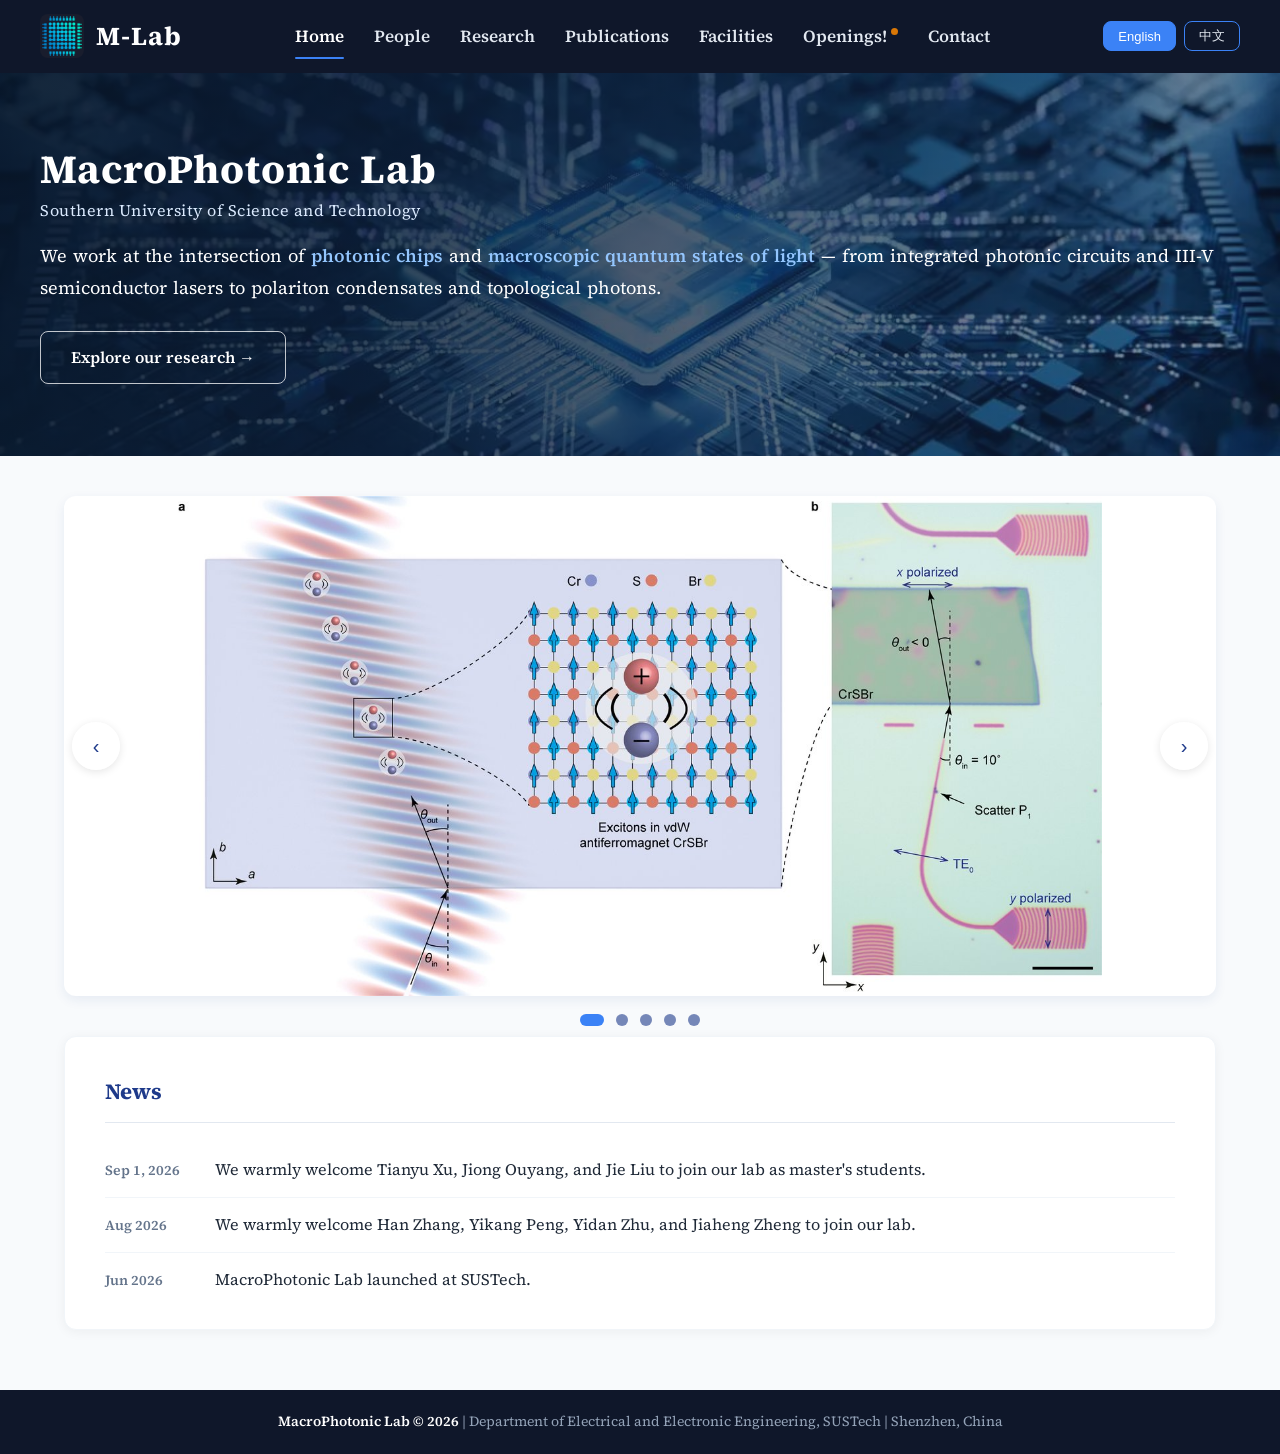
==== index.html @ c855227b "Add GoatCounter analytics (live domain only)" ====
<!DOCTYPE html>
<html lang="en">
<head>
    <meta charset="UTF-8">
    <meta name="viewport" content="width=device-width, initial-scale=1.0">
    <title>Home - MacroPhotonic Lab</title>
    <meta name="description" content="MacroPhotonic Lab at Southern University of Science and Technology (SUSTech). We work on photonic chips, semiconductor lasers, light-matter interaction physics, and macroscopic quantum phenomena.">
    <meta name="cn-title" content="首页 - MacroPhotonic Lab">
    <link rel="canonical" href="https://www.jwma-lab.com/">
    <meta property="og:type" content="website">
    <meta property="og:site_name" content="MacroPhotonic Lab">
    <meta property="og:title" content="Home - MacroPhotonic Lab">
    <meta property="og:description" content="MacroPhotonic Lab at Southern University of Science and Technology (SUSTech). We work on photonic chips, semiconductor lasers, light-matter interaction physics, and macroscopic quantum phenomena.">
    <meta property="og:image" content="https://www.jwma-lab.com/images/home/home.jpg">
    <meta property="og:url" content="https://www.jwma-lab.com/">
    <meta name="twitter:card" content="summary_large_image">
    <meta name="twitter:title" content="Home - MacroPhotonic Lab">
    <meta name="twitter:description" content="MacroPhotonic Lab at Southern University of Science and Technology (SUSTech). We work on photonic chips, semiconductor lasers, light-matter interaction physics, and macroscopic quantum phenomena.">
    <meta name="twitter:image" content="https://www.jwma-lab.com/images/home/home.jpg">
    <link rel="icon" type="image/png" href="images/home/logo.png">
    <link rel="apple-touch-icon" href="images/home/logo.png">
    <script type="application/ld+json">
    {
      "@context": "https://schema.org",
      "@type": "Organization",
      "name": "MacroPhotonic Lab",
      "url": "https://www.jwma-lab.com/",
      "logo": "https://www.jwma-lab.com/images/home/logo.png",
      "description": "Research group at SUSTech working on photonic chips, semiconductor lasers, light-matter interaction physics, and macroscopic quantum phenomena.",
      "address": {
        "@type": "PostalAddress",
        "streetAddress": "Room 339, South Building of College of Engineering, No. 1088 Xueyuan Road, Nanshan District",
        "addressLocality": "Shenzhen",
        "addressRegion": "Guangdong",
        "postalCode": "518055",
        "addressCountry": "CN"
      },
      "sameAs": ["https://scholar.google.com/citations?user=-2sAiXwAAAAJ"]
    }
    </script>
    <link rel="stylesheet" href="common.css">

    <style>

        .banner {
            background-image: url('images/home/home.jpg');
            background-size: cover;
            background-position: center;
            background-repeat: no-repeat;
            position: relative;
            color: #ffffff;
            padding: 72px 24px;
        }

        .banner::before {
            content: '';
            position: absolute;
            top: 0;
            left: 0;
            width: 100%;
            height: 100%;
            background: linear-gradient(100deg, rgba(8, 23, 42, 0.92) 0%, rgba(15, 35, 62, 0.75) 50%, rgba(15, 35, 62, 0.45) 100%);
            z-index: 1;
        }

        .banner-cta {
            position: relative;
            z-index: 2;
            display: inline-block;
            margin: 26px auto 0;
            padding: 12px 30px;
            border: 1.5px solid rgba(255, 255, 255, 0.75);
            border-radius: 8px;
            color: #ffffff;
            text-decoration: none;
            font-size: 16px;
            font-weight: 600;
            transition: background 0.2s, color 0.2s;
        }

        .banner-cta:hover {
            background-color: #ffffff;
            color: #1E3A8A;
        }

        .banner-title {
            position: relative;
            z-index: 2;
            max-width: 1200px;
            margin: 0 auto 20px;
            font-size: 40px;
            font-weight: 700;
            letter-spacing: 1px;
            line-height: 1.2;
        }

        .banner-title small {
            display: block;
            margin-top: 8px;
            font-size: 16px;
            font-weight: 400;
            letter-spacing: 0.5px;
            color: #DBEAFE;
        }

        .banner-desc {
            position: relative;
            z-index: 2;
            max-width: 1200px;
            margin: 0 auto;
            font-size: 18px;
            line-height: 1.8;
            word-spacing: 2px;
        }

        .banner-desc strong {
            color: #93C5FD;
            font-weight: 600;
        }

        .carousel-container {
            max-width: 1200px;
            margin: 40px auto;
            padding: 0 24px;
            position: relative;
        }

        .carousel-wrap {
            max-width: 100%;
            position: relative;
            display: flex;
            justify-content: center;
            padding: 0;
        }

        .carousel-slide {
            width: 100%;
            max-width: 1200px;
            height: 500px;
            display: none;
            border-radius: 12px;
            overflow: hidden;
            box-shadow: 0 4px 12px rgba(30, 58, 138, 0.08);
            transition: all 0.3s ease;
            background-color: #ffffff;
            align-items: center;
            justify-content: center;
        }

        .carousel-slide.active {
            display: flex;
            align-items: center;
            justify-content: center;
            opacity: 1;
        }

        .carousel-img {
            width: 100%;
            height: 100%;
            object-fit: contain;
            object-position: center;
            display: block;
        }

        .carousel-desc {
            position: absolute;
            bottom: 0;
            left: 50%;
            transform: translateX(-50%);
            width: 100%;
            max-width: 1200px;
            height: auto;
            max-height: 70%;
            background: rgba(0, 0, 0, 0.8);
            color: #ffffff;
            padding: 20px 24px;
            opacity: 0;
            visibility: hidden;
            transition: all 0.3s ease;
            white-space: normal;
            overflow-wrap: break-word;
            line-height: 1.6;
            font-size: 18px;
            overflow-y: auto;
            border-bottom-left-radius: 12px;
            border-bottom-right-radius: 12px;
            z-index: 5;
        }

        .carousel-desc a {
            color: #93C5FD;
            font-weight: 500;
            text-decoration: none;
            display: inline;
            white-space: normal;
            word-break: break-word;
        }

        .carousel-desc a:hover {
            text-decoration: underline;
        }

        .carousel-slide:hover {
            transform: translateY(-5px);
            box-shadow: 0 8px 20px rgba(30, 58, 138, 0.12);
        }

        .carousel-wrap:hover .carousel-desc {
            opacity: 0;
            visibility: hidden;
        }

        .carousel-wrap:hover .carousel-desc.active {
            opacity: 1;
            visibility: visible;
        }

        /* 移动端：点按图片展开/收起说明文字 */
        .carousel-desc.show-desc {
            opacity: 1 !important;
            visibility: visible !important;
        }

        .carousel-btn {
            position: absolute;
            top: 50%;
            transform: translateY(-50%);
            width: 48px;
            height: 48px;
            border-radius: 50%;
            background-color: rgba(255, 255, 255, 0.8);
            border: none;
            cursor: pointer;
            display: flex;
            align-items: center;
            justify-content: center;
            font-size: 20px;
            color: #1E3A8A;
            box-shadow: 0 2px 8px rgba(0, 0, 0, 0.1);
            transition: all 0.2s ease;
            z-index: 10;
        }

        .carousel-btn:hover {
            background-color: #ffffff;
            color: #3B82F6;
            transform: translateY(-50%) scale(1.05);
        }

        .prev-btn {
            left: 8px;
        }

        .next-btn {
            right: 8px;
        }

        .carousel-indicators {
            position: absolute;
            bottom: -30px;
            left: 50%;
            transform: translateX(-50%);
            display: flex;
            gap: 12px;
            z-index: 10;
        }

        .indicator-dot {
            width: 12px;
            height: 12px;
            border-radius: 50%;
            border: none;
            padding: 0;
            background-color: rgba(30, 58, 138, 0.6);
            cursor: pointer;
            transition: all 0.2s ease;
        }

        .indicator-dot:focus-visible {
            outline: 2px solid #3B82F6;
            outline-offset: 2px;
        }

        .indicator-dot.active {
            background-color: #3B82F6;
            width: 24px;
            border-radius: 6px;
        }

        .news-section {
            max-width: 1200px;
            margin: 40px auto;
            padding: 0 24px;
        }

        .news-card {
            background: #ffffff;
            border-radius: 12px;
            padding: 36px 40px;
            box-shadow: 0 2px 12px rgba(0, 0, 0, 0.05);
            border: 1px solid #F1F5F9;
        }

        .news-card h3 {
            font-size: 22px;
            color: #1E3A8A;
            margin-bottom: 20px;
            padding-bottom: 12px;
            border-bottom: 1px solid #E2E8F0;
        }

        .news-item {
            display: flex;
            gap: 20px;
            padding: 14px 0;
            border-bottom: 1px solid #F1F5F9;
            align-items: baseline;
        }

        .news-item:last-child {
            border-bottom: none;
            padding-bottom: 0;
        }

        .news-date {
            font-size: 14px;
            font-weight: 600;
            color: #64748B;
            min-width: 90px;
            flex-shrink: 0;
        }

        .news-text {
            font-size: 16px;
            color: #1F2937;
            line-height: 1.6;
        }

        .news-item.news-extra {
            display: none;
        }

        .news-card.expanded .news-item.news-extra {
            display: flex;
        }

        .news-toggle {
            margin-top: 14px;
            background: none;
            border: none;
            padding: 0;
            color: #3B82F6;
            font-size: 15px;
            font-weight: 500;
            cursor: pointer;
            font-family: inherit;
        }

        .news-toggle:hover {
            text-decoration: underline;
        }

        @media (max-width: 768px) {
            .news-card { padding: 28px 24px; }
            .news-card h3 { font-size: 20px; }
            .news-item { flex-direction: column; gap: 4px; }
            .news-text { font-size: 15px; }
        }

        @media (max-width: 480px) {
            .news-section { padding: 0 16px; }
            .news-card { padding: 24px 20px; }
        }

        @media (max-width: 768px) {
            .banner { padding: 48px 20px; }
            .banner-title { font-size: 30px; }
            .banner-title small { font-size: 14px; }
            .banner-desc { font-size: 16px; }
            .card h3 { font-size: 24px; }
            .carousel-slide { width: 100%; height: 280px; }
            .carousel-desc {
                left: 50%;
                transform: translateX(-50%);
                width: 100%;
                font-size: 15px;
                padding: 16px 20px;
                max-height: 70%;
            }
            .carousel-btn { width: 40px; height: 40px; font-size: 18px; }
            .prev-btn { left: 4px; }
            .next-btn { right: 4px; }
        }

        @media (max-width: 480px) {
            .banner { padding: 36px 16px; }
            .banner-title { font-size: 26px; }
            .carousel-container { padding: 0 16px; margin: 32px auto; }
            .carousel-slide { width: 100%; height: 200px; }
            .carousel-desc {
                left: 50%;
                transform: translateX(-50%);
                width: 100%;
                font-size: 13px;
                padding: 10px 14px;
                line-height: 1.5;
            }
            .carousel-btn { width: 36px; height: 36px; font-size: 16px; }
            .prev-btn { left: 2px; }
            .next-btn { right: 2px; }
            .indicator-dot { width: 10px; height: 10px; }
            .indicator-dot.active { width: 20px; }
        }

    </style>
</head>
<body>
    <div class="header">
        <div class="nav-wrap">
            <span id="lab-logo-en" style="display: inline-flex;">
                <a href="index.html" class="lab-logo" title="MacroPhotonic Lab">
                    <img src="images/home/logo.png" alt="MacroPhotonic Lab" class="logo-img">
                    <span class="logo-text">M-Lab</span>
                </a>
            </span>
            <span id="lab-logo-cn" style="display: none;">
                <a href="index.html" class="lab-logo" title="MacroPhotonic Lab">
                    <img src="images/home/logo.png" alt="MacroPhotonic Lab" class="logo-img">
                    <span class="logo-text">M-Lab</span>
                </a>
            </span>
            <div class="nav">
                <a href="index.html" class="active" id="nav-home-en">Home</a>
                <a href="index.html" class="active" id="nav-home-cn" style="display: none;">首页</a>
                <a href="people.html" class="" id="nav-people-en">People</a>
                <a href="people.html" class="" id="nav-people-cn" style="display: none;">团队成员</a>
                <a href="research.html" class="" id="nav-research-en">Research</a>
                <a href="research.html" class="" id="nav-research-cn" style="display: none;">研究方向</a>
                <a href="publications.html" class="" id="nav-pub-en">Publications</a>
                <a href="publications.html" class="" id="nav-pub-cn" style="display: none;">发表论文</a>
                <a href="facilities.html" class="" id="nav-fac-en">Facilities</a>
                <a href="facilities.html" class="" id="nav-fac-cn" style="display: none;">实验设备</a>
                <a href="openings.html" class="" id="nav-open-en">Openings!<span class="nav-badge"></span></a>
                <a href="openings.html" class="" id="nav-open-cn" style="display: none;">招聘信息<span class="nav-badge"></span></a>
                <a href="contact.html" class="" id="nav-contact-en">Contact</a>
                <a href="contact.html" class="" id="nav-contact-cn" style="display: none;">联系方式</a>
            </div>
            <div class="lang-switch">
                <button class="lang-btn active" id="en-btn">English</button>
                <button class="lang-btn" id="cn-btn">中文</button>
            </div>
        </div>
    </div>


    <div class="banner">
        <h1 class="banner-title" id="banner-title-en">MacroPhotonic Lab
            <small>Southern University of Science and Technology</small>
        </h1>
        <h1 class="banner-title" id="banner-title-cn" style="display: none;">宏观光子实验室
            <small>南方科技大学</small>
        </h1>
        <p class="banner-desc" id="banner-desc-en">
            We work at the intersection of <strong>photonic chips</strong> and <strong>macroscopic quantum states of light</strong> — from integrated photonic circuits and III-V semiconductor lasers to polariton condensates and topological photons.
        </p>
        <p class="banner-desc" id="banner-desc-cn" style="display: none;">
            我们从事<strong>光子芯片</strong>与<strong>宏观光量子物态</strong>的交叉研究——从集成光子电路、III-V 族半导体激光器，到极化激元凝聚与拓扑光子。
        </p>
        <div style="max-width: 1200px; margin: 0 auto; position: relative; z-index: 2;">
            <span id="banner-cta-en" style="display: inline;"><a href="research.html" class="banner-cta">Explore our research →</a></span>
            <span id="banner-cta-cn" style="display: none;"><a href="research.html" class="banner-cta">了解我们的研究方向 →</a></span>
        </div>
    </div>

    <div class="carousel-container">
        <div class="carousel-wrap">
            <div class="carousel-slide active" data-index="0">
                <img src="images/publications/Excitonic negative refraction mediated by magnetic orders.jpg" alt="Excitonic negative refraction" class="carousel-img">
            </div>
            <div class="carousel-desc active" id="desc1-en">
                <strong>Strong light-matter interactions:</strong> We made the first excitonic negative refraction — mediated by magnetic orders. Published in <a href="https://doi.org/10.1038/s41565-025-02118-5" target="_blank">Nature Nanotechnology</a>.
            </div>
            <div class="carousel-desc active" id="desc1-cn">
                <strong>强光-物质相互作用：</strong>我们实现了首个由磁序调控的激子负折射，发表于 <a href="https://doi.org/10.1038/s41565-025-02118-5" target="_blank">Nature Nanotechnology</a>。
            </div>

            <div class="carousel-slide" data-index="1">
                <img src="images/publications/Nanomechanical topological insulators with an auxiliary orbital degree of freedom.jpg" alt="Topological nanomechanics" loading="lazy" class="carousel-img">
            </div>
            <div class="carousel-desc" id="desc2-en">
                <strong>Nano-electro-mechanical chips:</strong> We made the first topological chip with auxiliary orbital degree of freedom. Published in <a href="https://doi.org/10.1038/s41565-021-00868-6" target="_blank">Nature Nanotechnology</a>.
            </div>
            <div class="carousel-desc" id="desc2-cn">
                <strong>纳米机电芯片：</strong>我们制备了首个具备辅助轨道自由度的拓扑芯片，发表于 <a href="https://doi.org/10.1038/s41565-021-00868-6" target="_blank">Nature Nanotechnology</a>。
            </div>

            <div class="carousel-slide" data-index="2">
                <img src="images/publications/Room-temperature continuous-wave Dirac-vortex topological lasers on silicon.jpg" alt="Dirac-vortex lasers" loading="lazy" class="carousel-img">
            </div>
            <div class="carousel-desc" id="desc3-en">
                <strong>III-V semiconductor lasers:</strong> We built photonic-crystal micro-cavity lasers with Dirac-vortex states. Published in <a href="https://doi.org/10.1038/s41377-023-01290-4" target="_blank">Light: Science &amp; Applications</a>.
            </div>
            <div class="carousel-desc" id="desc3-cn">
                <strong>III-V 族半导体激光器：</strong>我们构建了基于狄拉克涡旋态的光子晶体微腔激光器，发表于 <a href="https://doi.org/10.1038/s41377-023-01290-4" target="_blank">Light: Science &amp; Applications</a>。
            </div>

            <div class="carousel-slide" data-index="3">
                <img src="images/publications/vortex_string_chiral_mode.jpg" alt="Vortex-string chiral modes" loading="lazy" class="carousel-img">
            </div>
            <div class="carousel-desc" id="desc4-en">
                <strong>Metamaterials:</strong> We realized vortex-string chiral modes in metamaterials. Published in <a href="https://doi.org/10.1038/s41467-024-46641-w" target="_blank">Nature Communications</a>.
            </div>
            <div class="carousel-desc" id="desc4-cn">
                <strong>超材料：</strong>我们在超材料中实现了涡旋弦手性模式，发表于 <a href="https://doi.org/10.1038/s41467-024-46641-w" target="_blank">Nature Communications</a>。
            </div>

            <div class="carousel-slide" data-index="4">
                <img src="images/publications/Topological photonic integrated circuits based on valley kink states.jpg" alt="Valley photonic crystals" loading="lazy" class="carousel-img">
            </div>
            <div class="carousel-desc" id="desc5-en">
                <strong>Photonic integrated circuits:</strong> We built photonic integrated circuits using valley kink states. Published in <a href="https://doi.org/10.1002/lpor.201900087" target="_blank">Laser &amp; Photonics Review</a> (cover article).
            </div>
            <div class="carousel-desc" id="desc5-cn">
                <strong>光子集成芯片：</strong>我们基于谷霍尔拓扑边缘态构建了光子集成芯片，发表于 <a href="https://doi.org/10.1002/lpor.201900087" target="_blank">Laser &amp; Photonics Review</a>（封面文章）。
            </div>

            <button class="carousel-btn prev-btn" aria-label="Previous slide">&lsaquo;</button>
            <button class="carousel-btn next-btn" aria-label="Next slide">&rsaquo;</button>

            <div class="carousel-indicators">
                <button type="button" class="indicator-dot active" data-index="0" aria-label="Go to slide 1"></button>
                <button type="button" class="indicator-dot" data-index="1" aria-label="Go to slide 2"></button>
                <button type="button" class="indicator-dot" data-index="2" aria-label="Go to slide 3"></button>
                <button type="button" class="indicator-dot" data-index="3" aria-label="Go to slide 4"></button>
                <button type="button" class="indicator-dot" data-index="4" aria-label="Go to slide 5"></button>
            </div>
        </div>
    </div>

    <div class="news-section">
        <div class="news-card">
            <h3 id="news-title-en">News</h3>
            <h3 id="news-title-cn" style="display: none;">动态</h3>
            <div class="news-item">
                <span class="news-date">Sep 1, 2026</span>
                <span class="news-text" id="news3-en">We warmly welcome Tianyu Xu, Jiong Ouyang, and Jie Liu to join our lab as master's students.</span>
                <span class="news-text" id="news3-cn" style="display: none;">欢迎徐天宇、欧阳炯、刘杰作为硕士研究生加入实验室。</span>
            </div>
            <div class="news-item">
                <span class="news-date">Aug 2026</span>
                <span class="news-text" id="news2-en">We warmly welcome Han Zhang, Yikang Peng, Yidan Zhu, and Jiaheng Zheng to join our lab.</span>
                <span class="news-text" id="news2-cn" style="display: none;">欢迎张涵、彭怡康、朱奕丹、郑家恒加入实验室。</span>
            </div>
            <div class="news-item">
                <span class="news-date">Jun 2026</span>
                <span class="news-text" id="news1-en">MacroPhotonic Lab launched at SUSTech.</span>
                <span class="news-text" id="news1-cn" style="display: none;">MacroPhotonic Lab 在南方科技大学成立。</span>
            </div>
        </div>
    </div>


    <div class="footer">
        <p class="footer-copy" id="footer-copy-en"><strong>MacroPhotonic Lab &copy; 2026</strong> | Department of Electrical and Electronic Engineering, SUSTech | Shenzhen, China</p>
        <p class="footer-copy" id="footer-copy-cn" style="display: none;"><strong>MacroPhotonic Lab &copy; 2026</strong> | 南方科技大学电子与电气工程系 | 中国・深圳</p>
    </div>

    <script src="common.js"></script>
        <script>
const slides = document.querySelectorAll('.carousel-slide');
        const dots = document.querySelectorAll('.indicator-dot');
        const prevBtn = document.querySelector('.prev-btn');
        const nextBtn = document.querySelector('.next-btn');
        const descElements = document.querySelectorAll('.carousel-desc');
        let currentIndex = 0;
        let carouselInterval = null;

        function switchSlide(index) {
            slides.forEach(function(slide) { slide.classList.remove('active'); });
            dots.forEach(function(dot) { dot.classList.remove('active'); });
            slides[index].classList.add('active');
            dots[index].classList.add('active');

            descElements.forEach(function(desc) { desc.classList.remove('active', 'show-desc'); });
            document.getElementById('desc' + (index + 1) + '-en').classList.add('active');
            document.getElementById('desc' + (index + 1) + '-cn').classList.add('active');

            currentIndex = index;
        }

        function nextSlide() { switchSlide((currentIndex + 1) % slides.length); }

        function prevSlide() { switchSlide((currentIndex - 1 + slides.length) % slides.length); }

        function startAutoCarousel() {
            // 尊重系统“减少动态效果”设置：不自动轮播
            if (window.matchMedia('(prefers-reduced-motion: reduce)').matches) return;
            carouselInterval = setInterval(nextSlide, 3000);
        }

        // 用户手动交互后停止自动轮播，避免打断浏览
        function stopAutoCarousel() {
            if (carouselInterval) {
                clearInterval(carouselInterval);
                carouselInterval = null;
            }
        }

        nextBtn.addEventListener('click', function() { stopAutoCarousel(); nextSlide(); });
        prevBtn.addEventListener('click', function() { stopAutoCarousel(); prevSlide(); });
        dots.forEach(function(dot, index) {
            dot.addEventListener('click', function() { stopAutoCarousel(); switchSlide(index); });
        });

        // 移动端无悬停：点按图片切换说明文字的显示
        slides.forEach(function(slide) {
            slide.addEventListener('click', function() {
                document.querySelectorAll('.carousel-desc.active').forEach(function(desc) {
                    desc.classList.toggle('show-desc');
                });
            });
        });

        startAutoCarousel();

        // News: collapse older items beyond the latest 3, with a bilingual toggle
        (function() {
            var card = document.querySelector('.news-card');
            if (!card) return;
            var items = card.querySelectorAll('.news-item');
            if (items.length <= 3) return;
            for (var i = 3; i < items.length; i++) items[i].classList.add('news-extra');
            var btn = document.createElement('button');
            btn.className = 'news-toggle';
            btn.type = 'button';
            btn.innerHTML = '<span id="news-toggle-en" style="display:inline;">Show older news &#9662;</span>' +
                            '<span id="news-toggle-cn" style="display:none;">展开更早的动态 &#9662;</span>';
            card.appendChild(btn);
            var expanded = false;
            var enLabel = document.getElementById('news-toggle-en');
            var cnLabel = document.getElementById('news-toggle-cn');
            btn.addEventListener('click', function() {
                expanded = !expanded;
                card.classList.toggle('expanded', expanded);
                enLabel.textContent = expanded ? 'Show less ▴' : 'Show older news ▾';
                cnLabel.textContent = expanded ? '收起 ▴' : '展开更早的动态 ▾';
            });
            function syncLang() {
                var cn = localStorage.getItem('labLang') === 'cn';
                enLabel.style.display = cn ? 'none' : 'inline';
                cnLabel.style.display = cn ? 'inline' : 'none';
            }
            syncLang();
            document.getElementById('en-btn').addEventListener('click', syncLang);
            document.getElementById('cn-btn').addEventListener('click', syncLang);
        })();
    </script>
    <script>
        // GoatCounter analytics — only counts visits on the live domain
        if (location.hostname.indexOf('jwma-lab.com') !== -1) {
            var gc = document.createElement('script');
            gc.async = true;
            gc.src = '//gc.zgo.at/count.js';
            gc.setAttribute('data-goatcounter', 'https://jwma-lab.goatcounter.com/count');
            document.body.appendChild(gc);
        }
    </script>
</body>
</html>
---- common.css ----
/* 全站统一字体：拉丁 Source Serif 4 + 中文思源宋体子集（全站用字）。
   四个字重齐全，标题、正文、导航一致。新增中文文本后重新生成子集：
   py scripts/subset_heading_font.py */
@font-face {
    font-family: 'Source Serif 4';
    src: url('fonts/SourceSerif4-latin-400.woff2') format('woff2');
    font-weight: 400;
    font-style: normal;
    font-display: swap;
}

@font-face {
    font-family: 'Source Serif 4';
    src: url('fonts/SourceSerif4-latin-500.woff2') format('woff2');
    font-weight: 500;
    font-style: normal;
    font-display: swap;
}

@font-face {
    font-family: 'Source Serif 4';
    src: url('fonts/SourceSerif4-latin-600.woff2') format('woff2');
    font-weight: 600;
    font-style: normal;
    font-display: swap;
}

@font-face {
    font-family: 'Source Serif 4';
    src: url('fonts/SourceSerif4-latin-700.woff2') format('woff2');
    font-weight: 700;
    font-style: normal;
    font-display: swap;
}

@font-face {
    font-family: 'Noto Serif SC Sub';
    src: url('fonts/NotoSerifSC-sub-400.woff2') format('woff2');
    font-weight: 400;
    font-style: normal;
    font-display: swap;
    unicode-range: U+2E80-9FFF, U+F900-FAFF, U+FF00-FFEF;
}

@font-face {
    font-family: 'Noto Serif SC Sub';
    src: url('fonts/NotoSerifSC-sub-500.woff2') format('woff2');
    font-weight: 500;
    font-style: normal;
    font-display: swap;
    unicode-range: U+2E80-9FFF, U+F900-FAFF, U+FF00-FFEF;
}

@font-face {
    font-family: 'Noto Serif SC Sub';
    src: url('fonts/NotoSerifSC-sub-600.woff2') format('woff2');
    font-weight: 600;
    font-style: normal;
    font-display: swap;
    unicode-range: U+2E80-9FFF, U+F900-FAFF, U+FF00-FFEF;
}

@font-face {
    font-family: 'Noto Serif SC Sub';
    src: url('fonts/NotoSerifSC-sub-700.woff2') format('woff2');
    font-weight: 700;
    font-style: normal;
    font-display: swap;
    unicode-range: U+2E80-9FFF, U+F900-FAFF, U+FF00-FFEF;
}

/* 全局重置 */
* {
    margin: 0;
    padding: 0;
    box-sizing: border-box;
}

body {
  font-family: 'Source Serif 4', 'Noto Serif SC Sub', Georgia, 'Noto Serif SC', 'Source Han Serif SC', 'Songti SC', SimSun, serif;
  background-color: #F8FAFC;
  color: #1F2937;
  line-height: 1.7;
}

/* 标题排版微调：多行标题换行更均衡 */
h1, h2, h3, h4, h5 {
    text-wrap: balance;
}

/* 导航栏全局样式 */
.header {
    background-color: #0F172A;
    padding: 14px 24px;
    color: #ffffff;
    box-shadow: 0 2px 8px rgba(0, 0, 0, 0.1);
}

.nav-wrap {
    max-width: 1200px;
    margin: 0 auto;
    display: flex;
    align-items: center;
    justify-content: space-between;
    gap: 24px;
}

/* Logo核心样式：图片标记 + 简写字标在左 */
.lab-logo {
    display: flex;
    align-items: center;
    gap: 12px;
    text-decoration: none;
    color: #ffffff;
    white-space: nowrap;
}

.logo-img {
    width: 44px;
    height: 44px;
    object-fit: contain;
    display: inline-block;
    border-radius: 8px;
}

.logo-text {
    font-family: 'Source Serif 4', Georgia, 'Times New Roman', serif;
    font-size: 26px;
    font-weight: 700;
    letter-spacing: 1px;
    color: #ffffff;
    line-height: 1;
}

/* 导航菜单样式：三段式居中 */
.nav {
    display: flex;
    justify-content: center;
    gap: 30px;
    flex: 1;
}

.nav a {
    color: #E2E8F0;
    font-family: 'Source Serif 4', 'Noto Serif SC Sub', Georgia, 'Noto Serif SC', 'Songti SC', SimSun, serif;
    text-decoration: none;
    font-size: 17px;
    font-weight: 600;
    padding: 8px 0;
    position: relative;
    white-space: nowrap;
    transition: color 0.2s ease;
}

.nav a:hover {
    color: #93C5FD;
}

.nav a.active {
    color: #ffffff;
    font-weight: 600;
}

.nav a.active::after {
    content: '';
    position: absolute;
    bottom: 0;
    left: 0;
    width: 100%;
    height: 2px;
    background-color: #3B82F6;
    border-radius: 2px;
}

.nav-badge {
    display: inline-block;
    width: 7px;
    height: 7px;
    border-radius: 50%;
    background-color: #D97706;
    margin-left: 4px;
    vertical-align: super;
    animation: badge-pulse 2s ease-in-out infinite;
}

@keyframes badge-pulse {
    0%, 100% { opacity: 1; }
    50% { opacity: 0.4; }
}

/* 语言切换按钮样式 */
.lang-switch {
    display: flex;
    gap: 8px;
}

.lang-btn {
    padding: 5px 14px;
    border-radius: 8px;
    border: 1px solid #3B82F6;
    background-color: transparent;
    color: #E2E8F0;
    font-size: 13px;
    font-weight: 500;
    cursor: pointer;
    white-space: nowrap;
    transition: all 0.2s ease;
}

.lang-btn.active {
    background-color: #3B82F6;
    color: #ffffff;
}

.lang-btn:hover:not(.active) {
    border-color: #60A5FA;
    color: #93C5FD;
}

/* 全局容器样式 */
.container {
    max-width: 1200px;
    margin: 40px auto;
    padding: 0 24px;
}

.card {
    background-color: #ffffff;
    border-radius: 12px;
    padding: 48px;
    box-shadow: 0 2px 12px rgba(0, 0, 0, 0.05);
    border: 1px solid #F1F5F9;
}

/* 页面大标题（各页面共用，差异用页面内联 CSS 覆盖） */
.card h3 {
    font-size: 28px;
    color: #1E3A8A;
    margin-bottom: 36px;
    padding-bottom: 16px;
    border-bottom: 2px solid #E2E8F0;
    text-align: center;
}

.page-title {
    font-size: 28px;
    color: #1E3A8A;
    margin-bottom: 32px;
    padding-bottom: 16px;
    border-bottom: 2px solid #E2E8F0;
    font-weight: 700;
}

/* 小节标题（左侧蓝条） */
.section-subtitle {
    font-size: 22px;
    color: #1E3A8A;
    margin-bottom: 24px;
    padding-left: 8px;
    border-left: 4px solid #3B82F6;
    font-weight: 600;
}

/* 卡片悬浮特效：顶部渐变条 + 上浮 + 阴影 */
.hover-card {
    position: relative;
    overflow: hidden;
    transition: all 0.2s ease;
}

.hover-card::before {
    content: '';
    position: absolute;
    top: 0;
    left: 0;
    width: 100%;
    height: 4px;
    background: linear-gradient(90deg, #3B82F6, #1E3A8A);
    opacity: 0;
    transition: opacity 0.3s ease;
    z-index: 10;
}

.hover-card:hover {
    box-shadow: 0 4px 16px rgba(0, 0, 0, 0.08);
    border-color: #E2E8F0;
    transform: translateY(-4px);
}

.hover-card:hover::before {
    opacity: 1;
}


/* 页脚全局样式 */
.footer {
    background-color: #0F172A;
    color: #E2E8F0;
    padding: 20px 24px;
    margin-top: 60px;
    font-size: 14px;
}

.footer-copy {
    max-width: 1200px;
    margin: 0 auto;
    text-align: center;
    color: #94A3B8;
}

.footer strong {
    color: #ffffff;
    font-weight: 600;
}

/* 全局响应式适配 - 768px以下全部居中 */
@media (max-width: 1200px) {
    .nav {
        gap: 18px;
    }

    .nav a {
        font-size: 16px;
    }
}

@media (max-width: 768px) {
    .header {
        text-align: center;
    }

    .nav-wrap {
        flex-direction: column;
        gap: 12px;
    }

    .lab-logo {
        justify-content: center;
    }

    .logo-img {
        width: 55px;
        height: 55px;
    }

    .nav {
        justify-content: center;
        gap: 20px;
        flex-wrap: wrap;
    }

    .nav a {
        font-size: 15px;
    }

    .lang-switch {
        justify-content: center;
    }

    .card {
        padding: 32px 24px;
    }
}

@media (max-width: 480px) {
    .header {
        padding: 12px 16px;
    }

    .lab-logo {
        font-size: 18px;
        gap: 8px;
    }

    .logo-img {
        width: 45px;
        height: 45px;
    }

    .nav {
        gap: 16px;
    }

    .nav a {
        font-size: 14px;
    }

    .container {
        margin: 24px auto;
        padding: 0 16px;
    }

    .card {
        padding: 24px 16px;
    }

    .footer {
        padding: 20px 16px;
        font-size: 14px;
    }
}

/* 尊重系统“减少动态效果”偏好：关闭动画与过渡 */
@media (prefers-reduced-motion: reduce) {
    *,
    *::before,
    *::after {
        animation-duration: 0.01ms !important;
        animation-iteration-count: 1 !important;
        transition-duration: 0.01ms !important;
    }
}
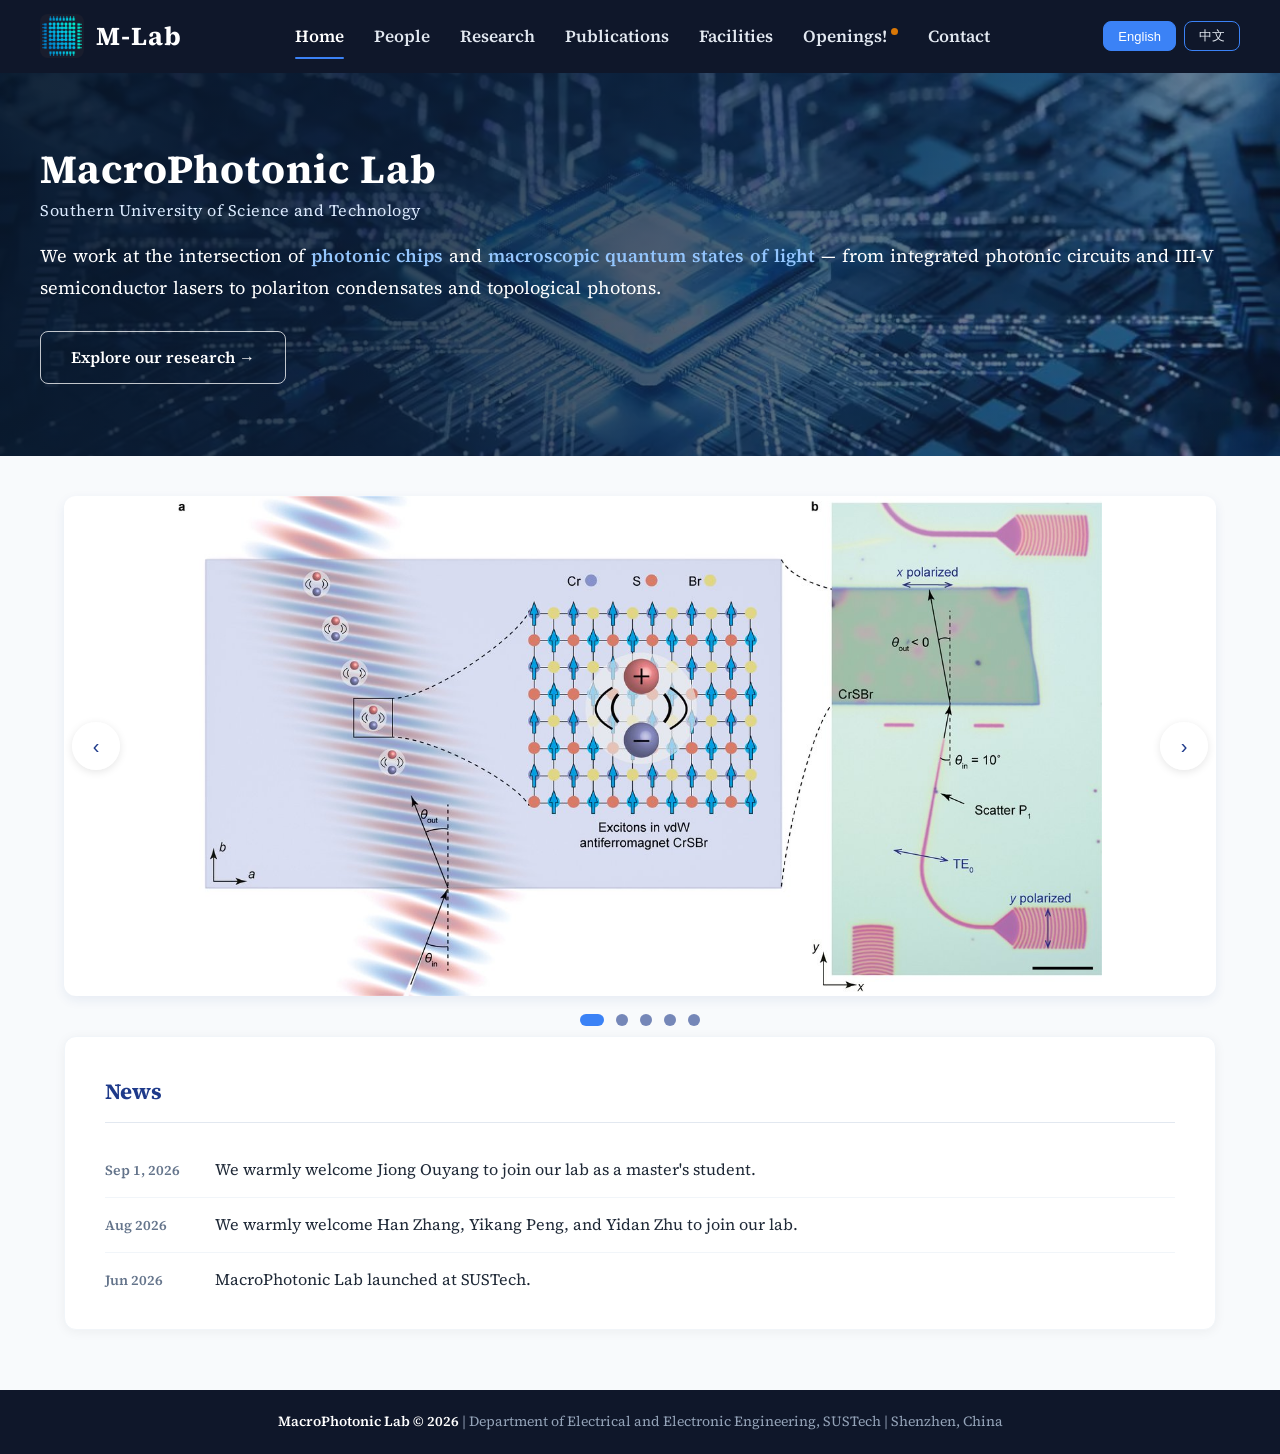
==== commit 62f35435: "People: remove Tianyu Xu, Jie Liu (transferred), and Jiaheng Zheng; update welcome news accordingly" ====
--- a/index.html
+++ b/index.html
@@ -543,13 +543,13 @@
             <h3 id="news-title-cn" style="display: none;">动态</h3>
             <div class="news-item">
                 <span class="news-date">Sep 1, 2026</span>
-                <span class="news-text" id="news3-en">We warmly welcome Tianyu Xu, Jiong Ouyang, and Jie Liu to join our lab as master's students.</span>
-                <span class="news-text" id="news3-cn" style="display: none;">欢迎徐天宇、欧阳炯、刘杰作为硕士研究生加入实验室。</span>
+                <span class="news-text" id="news3-en">We warmly welcome Jiong Ouyang to join our lab as a master's student.</span>
+                <span class="news-text" id="news3-cn" style="display: none;">欢迎欧阳炯作为硕士研究生加入实验室。</span>
             </div>
             <div class="news-item">
                 <span class="news-date">Aug 2026</span>
-                <span class="news-text" id="news2-en">We warmly welcome Han Zhang, Yikang Peng, Yidan Zhu, and Jiaheng Zheng to join our lab.</span>
-                <span class="news-text" id="news2-cn" style="display: none;">欢迎张涵、彭怡康、朱奕丹、郑家恒加入实验室。</span>
+                <span class="news-text" id="news2-en">We warmly welcome Han Zhang, Yikang Peng, and Yidan Zhu to join our lab.</span>
+                <span class="news-text" id="news2-cn" style="display: none;">欢迎张涵、彭怡康、朱奕丹加入实验室。</span>
             </div>
             <div class="news-item">
                 <span class="news-date">Jun 2026</span>
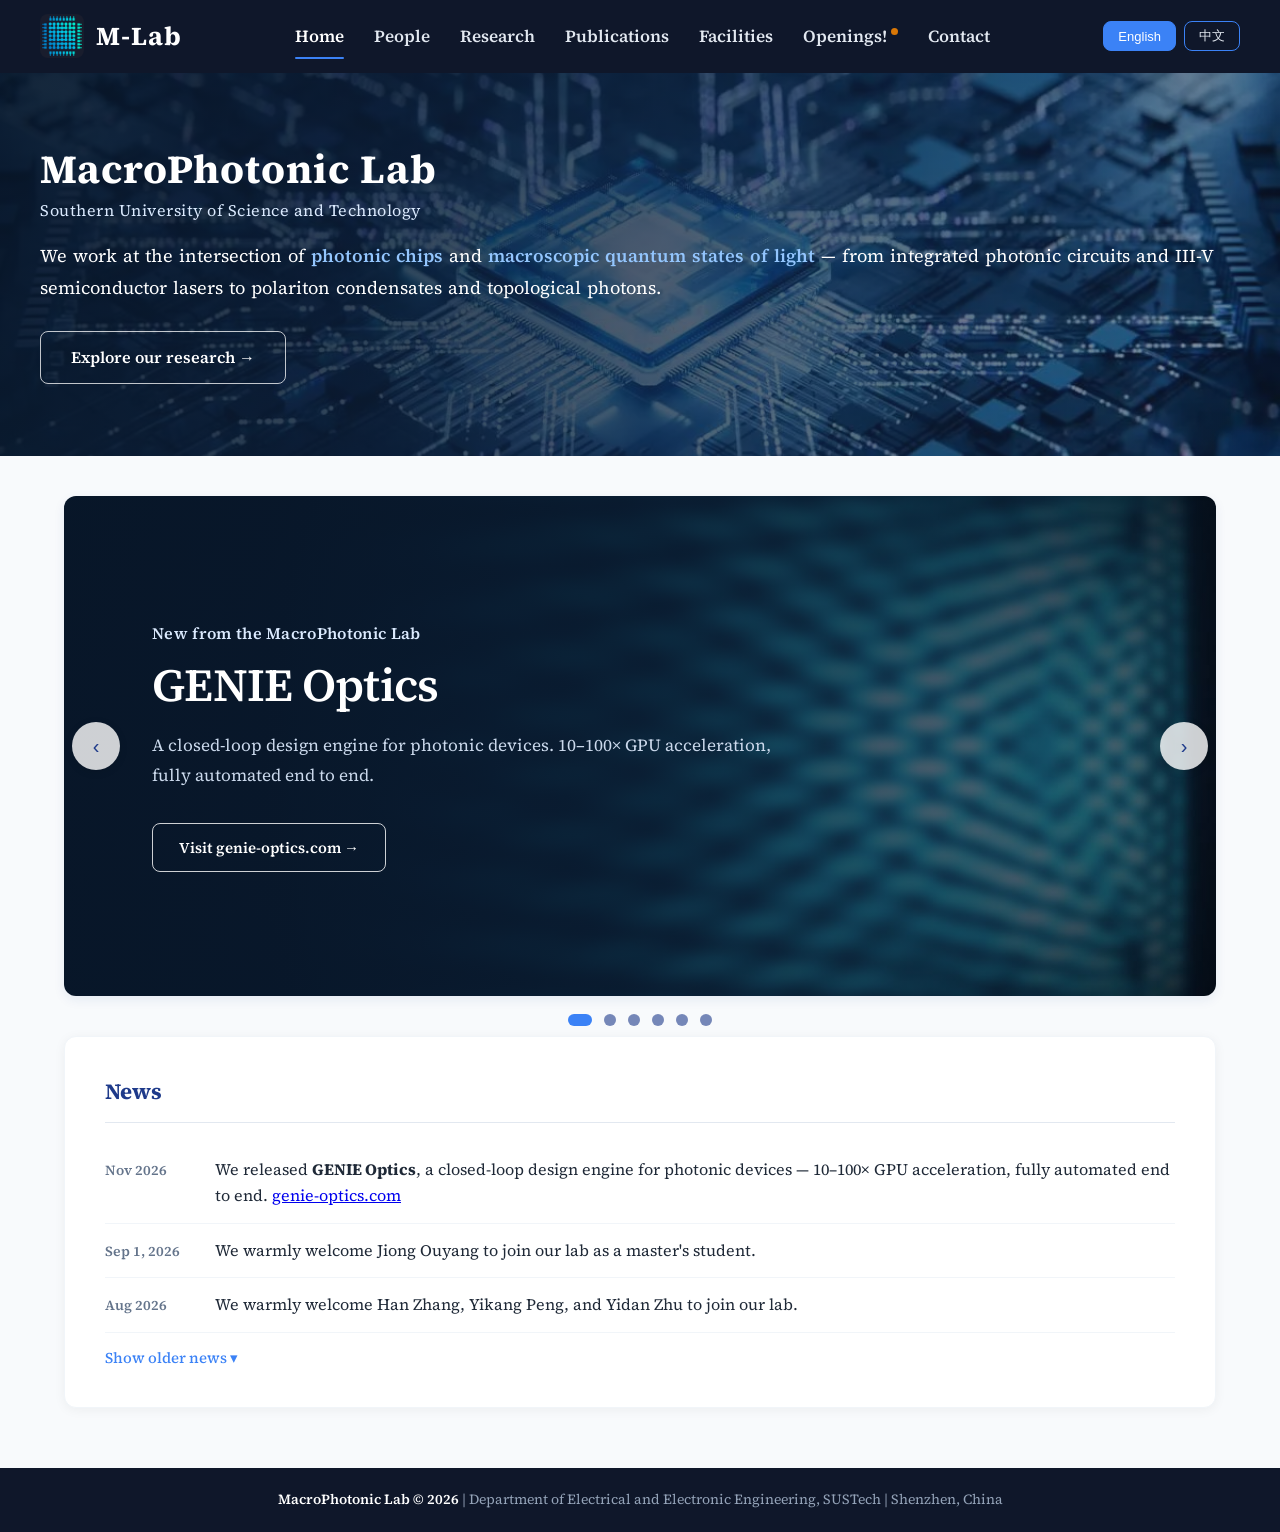
==== commit ed50ddb1: "Add GENIE Optics release slide to the homepage carousel - New standalone slide (dark announcement ca" ====
--- a/index.html
+++ b/index.html
@@ -221,6 +221,78 @@
             visibility: visible !important;
         }
 
+        /* GENIE 发布卡：与论文配图区分开的深色公告页，文案常驻、不靠 hover
+           背景图取自 genie-optics.com 首页那张焦斑图，已水平镜像，让亮部落在右侧、暗部留给文字 */
+        .carousel-slide.sw-slide {
+            background-image:
+                linear-gradient(100deg, rgba(8, 23, 42, 0.96) 0%, rgba(9, 26, 47, 0.90) 48%, rgba(10, 30, 54, 0.62) 80%, rgba(10, 30, 54, 0.36) 100%),
+                url('images/home/genie-focus.jpg');
+            background-size: cover, cover;
+            background-position: center, center;
+            background-repeat: no-repeat, no-repeat;
+            justify-content: flex-start;
+        }
+
+        /* 文案块靠左固定内缩，不做居中：右侧留给图案，左侧成一块确定的文字栏 */
+        .sw-slide-inner {
+            width: 100%;
+            max-width: 840px;
+            padding: 0 48px 0 88px;
+            text-align: left;
+        }
+
+        .sw-kicker {
+            font-size: 16px;
+            font-weight: 600;
+            letter-spacing: 0.02em;
+            color: #DBEAFE;
+            margin-bottom: 14px;
+        }
+
+        .sw-slide-title {
+            font-size: 46px;
+            font-weight: 600;
+            color: #ffffff;
+            line-height: 1.06;
+            letter-spacing: -0.015em;
+            margin-bottom: 20px;
+        }
+
+        .sw-lead {
+            font-size: 17px;
+            line-height: 1.8;
+            color: #CBD9EC;
+            margin-bottom: 32px;
+            max-width: 630px;
+        }
+
+        /* 中文行距略松一档，西文保持 1.8 */
+        html[lang="zh-CN"] .sw-lead {
+            line-height: 1.95;
+        }
+
+        .sw-cta {
+            display: inline-block;
+            padding: 11px 26px;
+            border: 1.5px solid rgba(255, 255, 255, 0.8);
+            border-radius: 8px;
+            color: #ffffff;
+            text-decoration: none;
+            font-size: 15px;
+            font-weight: 600;
+            transition: background 0.2s, color 0.2s;
+        }
+
+        .sw-cta:hover {
+            background-color: #ffffff;
+            color: #1E3A8A;
+        }
+
+        .sw-cta:focus-visible {
+            outline: 2px solid #93C5FD;
+            outline-offset: 3px;
+        }
+
         .carousel-btn {
             position: absolute;
             top: 50%;
@@ -379,6 +451,18 @@
             .banner-desc { font-size: 16px; }
             .card h3 { font-size: 24px; }
             .carousel-slide { width: 100%; height: 280px; }
+            .carousel-slide.sw-slide { height: 300px; }
+            /* 窄屏下文字几乎占满整张卡，改用纵向均匀压暗，保证任何一行都压在暗底上 */
+            .carousel-slide.sw-slide {
+                background-image:
+                    linear-gradient(180deg, rgba(8, 23, 42, 0.93) 0%, rgba(8, 23, 42, 0.87) 100%),
+                    url('images/home/genie-focus.jpg');
+            }
+            .sw-slide-inner { padding: 0 56px; }
+            .sw-kicker { margin-bottom: 12px; }
+            .sw-slide-title { font-size: 34px; margin-bottom: 14px; }
+            .sw-lead { font-size: 16px; line-height: 1.75; margin-bottom: 22px; }
+            html[lang="zh-CN"] .sw-lead { line-height: 1.9; }
             .carousel-desc {
                 left: 50%;
                 transform: translateX(-50%);
@@ -397,6 +481,13 @@
             .banner-title { font-size: 26px; }
             .carousel-container { padding: 0 16px; margin: 32px auto; }
             .carousel-slide { width: 100%; height: 200px; }
+            .carousel-slide.sw-slide { height: 290px; }
+            .sw-slide-inner { padding: 0 46px; }
+            .sw-kicker { font-size: 14px; letter-spacing: 0.01em; margin-bottom: 12px; }
+            .sw-slide-title { font-size: 28px; margin-bottom: 10px; }
+            .sw-lead { font-size: 15px; line-height: 1.8; margin-bottom: 18px; }
+            html[lang="zh-CN"] .sw-lead { line-height: 1.95; }
+            .sw-cta { padding: 9px 18px; font-size: 13.5px; }
             .carousel-desc {
                 left: 50%;
                 transform: translateX(-50%);
@@ -474,53 +565,65 @@
 
     <div class="carousel-container">
         <div class="carousel-wrap">
-            <div class="carousel-slide active" data-index="0">
+            <div class="carousel-slide sw-slide active" data-index="0">
+                <div class="sw-slide-inner">
+                    <div class="sw-kicker" id="sw-kick-en">New from the MacroPhotonic Lab</div>
+                    <div class="sw-kicker" id="sw-kick-cn" style="display: none;">宏观光子实验室发布</div>
+                    <div class="sw-slide-title">GENIE Optics</div>
+                    <p class="sw-lead" id="sw-lead-en">A closed-loop design engine for photonic devices. <span style="white-space: nowrap;">10&ndash;100&times;</span> GPU acceleration, <span style="white-space: nowrap;">fully automated end to end</span>.</p>
+                    <p class="sw-lead" id="sw-lead-cn" style="display: none;">面向光子器件的闭环设计引擎。<span style="white-space: nowrap;">10&ndash;100&times;</span> GPU 加速，端到端全自动设计。</p>
+                    <span id="sw-cta-en"><a class="sw-cta" href="https://www.genie-optics.com" target="_blank" rel="noopener">Visit genie-optics.com &rarr;</a></span>
+                    <span id="sw-cta-cn" style="display: none;"><a class="sw-cta" href="https://www.genie-optics.com" target="_blank" rel="noopener">访问 genie-optics.com &rarr;</a></span>
+                </div>
+            </div>
+
+            <div class="carousel-slide" data-index="1">
                 <img src="images/publications/Excitonic negative refraction mediated by magnetic orders.jpg" alt="Excitonic negative refraction" class="carousel-img">
             </div>
-            <div class="carousel-desc active" id="desc1-en">
+            <div class="carousel-desc" id="desc2-en">
                 <strong>Strong light-matter interactions:</strong> We made the first excitonic negative refraction — mediated by magnetic orders. Published in <a href="https://doi.org/10.1038/s41565-025-02118-5" target="_blank">Nature Nanotechnology</a>.
             </div>
-            <div class="carousel-desc active" id="desc1-cn">
+            <div class="carousel-desc" id="desc2-cn">
                 <strong>强光-物质相互作用：</strong>我们实现了首个由磁序调控的激子负折射，发表于 <a href="https://doi.org/10.1038/s41565-025-02118-5" target="_blank">Nature Nanotechnology</a>。
             </div>
 
-            <div class="carousel-slide" data-index="1">
+            <div class="carousel-slide" data-index="2">
                 <img src="images/publications/Nanomechanical topological insulators with an auxiliary orbital degree of freedom.jpg" alt="Topological nanomechanics" loading="lazy" class="carousel-img">
             </div>
-            <div class="carousel-desc" id="desc2-en">
+            <div class="carousel-desc" id="desc3-en">
                 <strong>Nano-electro-mechanical chips:</strong> We made the first topological chip with auxiliary orbital degree of freedom. Published in <a href="https://doi.org/10.1038/s41565-021-00868-6" target="_blank">Nature Nanotechnology</a>.
             </div>
-            <div class="carousel-desc" id="desc2-cn">
+            <div class="carousel-desc" id="desc3-cn">
                 <strong>纳米机电芯片：</strong>我们制备了首个具备辅助轨道自由度的拓扑芯片，发表于 <a href="https://doi.org/10.1038/s41565-021-00868-6" target="_blank">Nature Nanotechnology</a>。
             </div>
 
-            <div class="carousel-slide" data-index="2">
+            <div class="carousel-slide" data-index="3">
                 <img src="images/publications/Room-temperature continuous-wave Dirac-vortex topological lasers on silicon.jpg" alt="Dirac-vortex lasers" loading="lazy" class="carousel-img">
             </div>
-            <div class="carousel-desc" id="desc3-en">
+            <div class="carousel-desc" id="desc4-en">
                 <strong>III-V semiconductor lasers:</strong> We built photonic-crystal micro-cavity lasers with Dirac-vortex states. Published in <a href="https://doi.org/10.1038/s41377-023-01290-4" target="_blank">Light: Science &amp; Applications</a>.
             </div>
-            <div class="carousel-desc" id="desc3-cn">
+            <div class="carousel-desc" id="desc4-cn">
                 <strong>III-V 族半导体激光器：</strong>我们构建了基于狄拉克涡旋态的光子晶体微腔激光器，发表于 <a href="https://doi.org/10.1038/s41377-023-01290-4" target="_blank">Light: Science &amp; Applications</a>。
             </div>
 
-            <div class="carousel-slide" data-index="3">
+            <div class="carousel-slide" data-index="4">
                 <img src="images/publications/vortex_string_chiral_mode.jpg" alt="Vortex-string chiral modes" loading="lazy" class="carousel-img">
             </div>
-            <div class="carousel-desc" id="desc4-en">
+            <div class="carousel-desc" id="desc5-en">
                 <strong>Metamaterials:</strong> We realized vortex-string chiral modes in metamaterials. Published in <a href="https://doi.org/10.1038/s41467-024-46641-w" target="_blank">Nature Communications</a>.
             </div>
-            <div class="carousel-desc" id="desc4-cn">
+            <div class="carousel-desc" id="desc5-cn">
                 <strong>超材料：</strong>我们在超材料中实现了涡旋弦手性模式，发表于 <a href="https://doi.org/10.1038/s41467-024-46641-w" target="_blank">Nature Communications</a>。
             </div>
 
-            <div class="carousel-slide" data-index="4">
+            <div class="carousel-slide" data-index="5">
                 <img src="images/publications/Topological photonic integrated circuits based on valley kink states.jpg" alt="Valley photonic crystals" loading="lazy" class="carousel-img">
             </div>
-            <div class="carousel-desc" id="desc5-en">
+            <div class="carousel-desc" id="desc6-en">
                 <strong>Photonic integrated circuits:</strong> We built photonic integrated circuits using valley kink states. Published in <a href="https://doi.org/10.1002/lpor.201900087" target="_blank">Laser &amp; Photonics Review</a> (cover article).
             </div>
-            <div class="carousel-desc" id="desc5-cn">
+            <div class="carousel-desc" id="desc6-cn">
                 <strong>光子集成芯片：</strong>我们基于谷霍尔拓扑边缘态构建了光子集成芯片，发表于 <a href="https://doi.org/10.1002/lpor.201900087" target="_blank">Laser &amp; Photonics Review</a>（封面文章）。
             </div>
 
@@ -533,6 +636,7 @@
                 <button type="button" class="indicator-dot" data-index="2" aria-label="Go to slide 3"></button>
                 <button type="button" class="indicator-dot" data-index="3" aria-label="Go to slide 4"></button>
                 <button type="button" class="indicator-dot" data-index="4" aria-label="Go to slide 5"></button>
+                <button type="button" class="indicator-dot" data-index="5" aria-label="Go to slide 6"></button>
             </div>
         </div>
     </div>
@@ -541,6 +645,11 @@
         <div class="news-card">
             <h3 id="news-title-en">News</h3>
             <h3 id="news-title-cn" style="display: none;">动态</h3>
+            <div class="news-item">
+                <span class="news-date">Nov 2026</span>
+                <span class="news-text" id="news4-en">We released <strong>GENIE Optics</strong>, a closed-loop design engine for photonic devices — 10–100× GPU acceleration, fully automated end to end. <a href="https://www.genie-optics.com" target="_blank" rel="noopener">genie-optics.com</a></span>
+                <span class="news-text" id="news4-cn" style="display: none;">我们发布 <strong>GENIE Optics</strong>——面向光子器件的闭环设计引擎，10–100× GPU 加速，端到端全自动设计。详见 <a href="https://www.genie-optics.com" target="_blank" rel="noopener">genie-optics.com</a></span>
+            </div>
             <div class="news-item">
                 <span class="news-date">Sep 1, 2026</span>
                 <span class="news-text" id="news3-en">We warmly welcome Jiong Ouyang to join our lab as a master's student.</span>
@@ -582,8 +691,11 @@
             dots[index].classList.add('active');
 
             descElements.forEach(function(desc) { desc.classList.remove('active', 'show-desc'); });
-            document.getElementById('desc' + (index + 1) + '-en').classList.add('active');
-            document.getElementById('desc' + (index + 1) + '-cn').classList.add('active');
+            // 第 1 张是 GENIE 发布卡，文案常驻在卡内，没有 hover 说明层
+            var descEn = document.getElementById('desc' + (index + 1) + '-en');
+            var descCn = document.getElementById('desc' + (index + 1) + '-cn');
+            if (descEn) descEn.classList.add('active');
+            if (descCn) descCn.classList.add('active');
 
             currentIndex = index;
         }
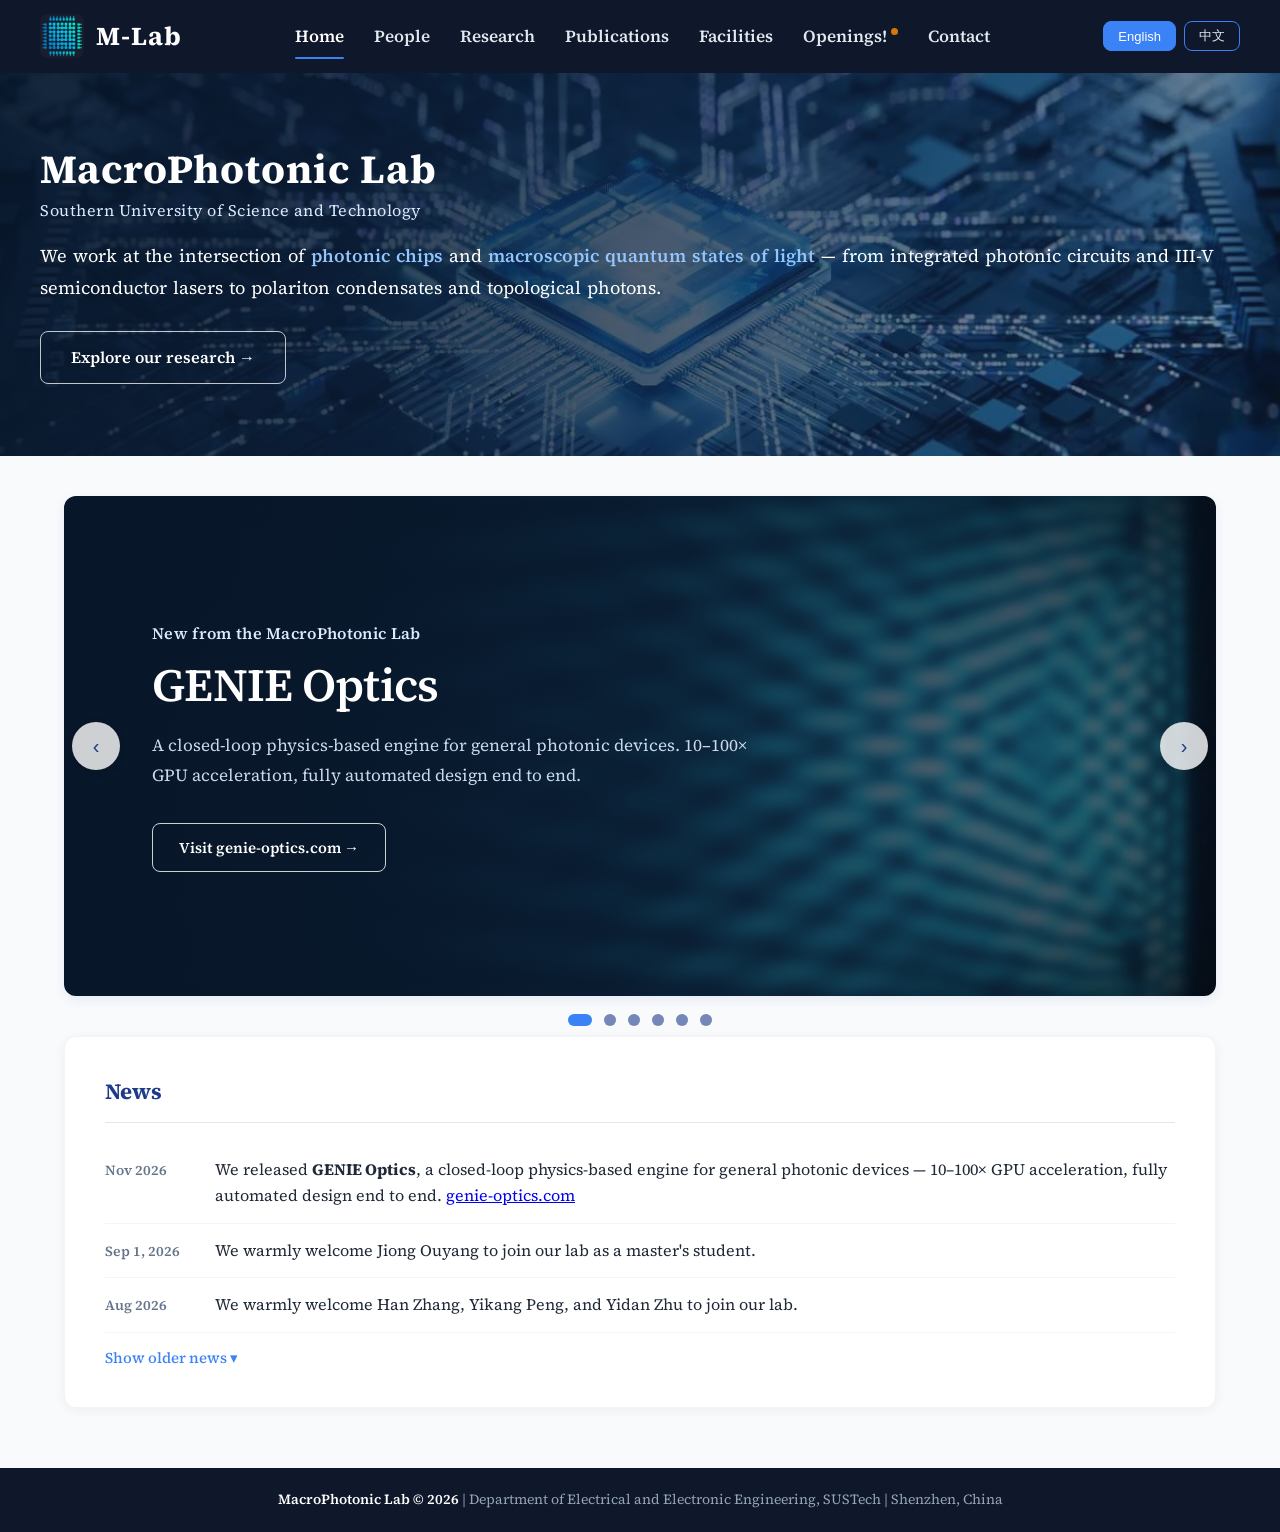
==== commit af98a3fa: "Refine GENIE slide copy: general photonic devices, closed-loop physics engine" ====
--- a/index.html
+++ b/index.html
@@ -570,8 +570,8 @@
                     <div class="sw-kicker" id="sw-kick-en">New from the MacroPhotonic Lab</div>
                     <div class="sw-kicker" id="sw-kick-cn" style="display: none;">宏观光子实验室发布</div>
                     <div class="sw-slide-title">GENIE Optics</div>
-                    <p class="sw-lead" id="sw-lead-en">A closed-loop design engine for photonic devices. <span style="white-space: nowrap;">10&ndash;100&times;</span> GPU acceleration, <span style="white-space: nowrap;">fully automated end to end</span>.</p>
-                    <p class="sw-lead" id="sw-lead-cn" style="display: none;">面向光子器件的闭环设计引擎。<span style="white-space: nowrap;">10&ndash;100&times;</span> GPU 加速，端到端全自动设计。</p>
+                    <p class="sw-lead" id="sw-lead-en">A closed-loop <span style="white-space: nowrap;">physics-based</span> engine for general photonic devices. <span style="white-space: nowrap;">10&ndash;100&times;</span> GPU acceleration, <span style="white-space: nowrap;">fully automated design end to end</span>.</p>
+                    <p class="sw-lead" id="sw-lead-cn" style="display: none;">面向通用光子器件的闭环物理引擎，<span style="white-space: nowrap;">10&ndash;100&times;</span> GPU 加速，端到端全自动设计。</p>
                     <span id="sw-cta-en"><a class="sw-cta" href="https://www.genie-optics.com" target="_blank" rel="noopener">Visit genie-optics.com &rarr;</a></span>
                     <span id="sw-cta-cn" style="display: none;"><a class="sw-cta" href="https://www.genie-optics.com" target="_blank" rel="noopener">访问 genie-optics.com &rarr;</a></span>
                 </div>
@@ -647,8 +647,8 @@
             <h3 id="news-title-cn" style="display: none;">动态</h3>
             <div class="news-item">
                 <span class="news-date">Nov 2026</span>
-                <span class="news-text" id="news4-en">We released <strong>GENIE Optics</strong>, a closed-loop design engine for photonic devices — 10–100× GPU acceleration, fully automated end to end. <a href="https://www.genie-optics.com" target="_blank" rel="noopener">genie-optics.com</a></span>
-                <span class="news-text" id="news4-cn" style="display: none;">我们发布 <strong>GENIE Optics</strong>——面向光子器件的闭环设计引擎，10–100× GPU 加速，端到端全自动设计。详见 <a href="https://www.genie-optics.com" target="_blank" rel="noopener">genie-optics.com</a></span>
+                <span class="news-text" id="news4-en">We released <strong>GENIE Optics</strong>, a closed-loop physics-based engine for general photonic devices — 10–100× GPU acceleration, fully automated design end to end. <a href="https://www.genie-optics.com" target="_blank" rel="noopener">genie-optics.com</a></span>
+                <span class="news-text" id="news4-cn" style="display: none;">我们发布 <strong>GENIE Optics</strong>——面向通用光子器件的闭环物理引擎，10–100× GPU 加速，端到端全自动设计。详见 <a href="https://www.genie-optics.com" target="_blank" rel="noopener">genie-optics.com</a></span>
             </div>
             <div class="news-item">
                 <span class="news-date">Sep 1, 2026</span>
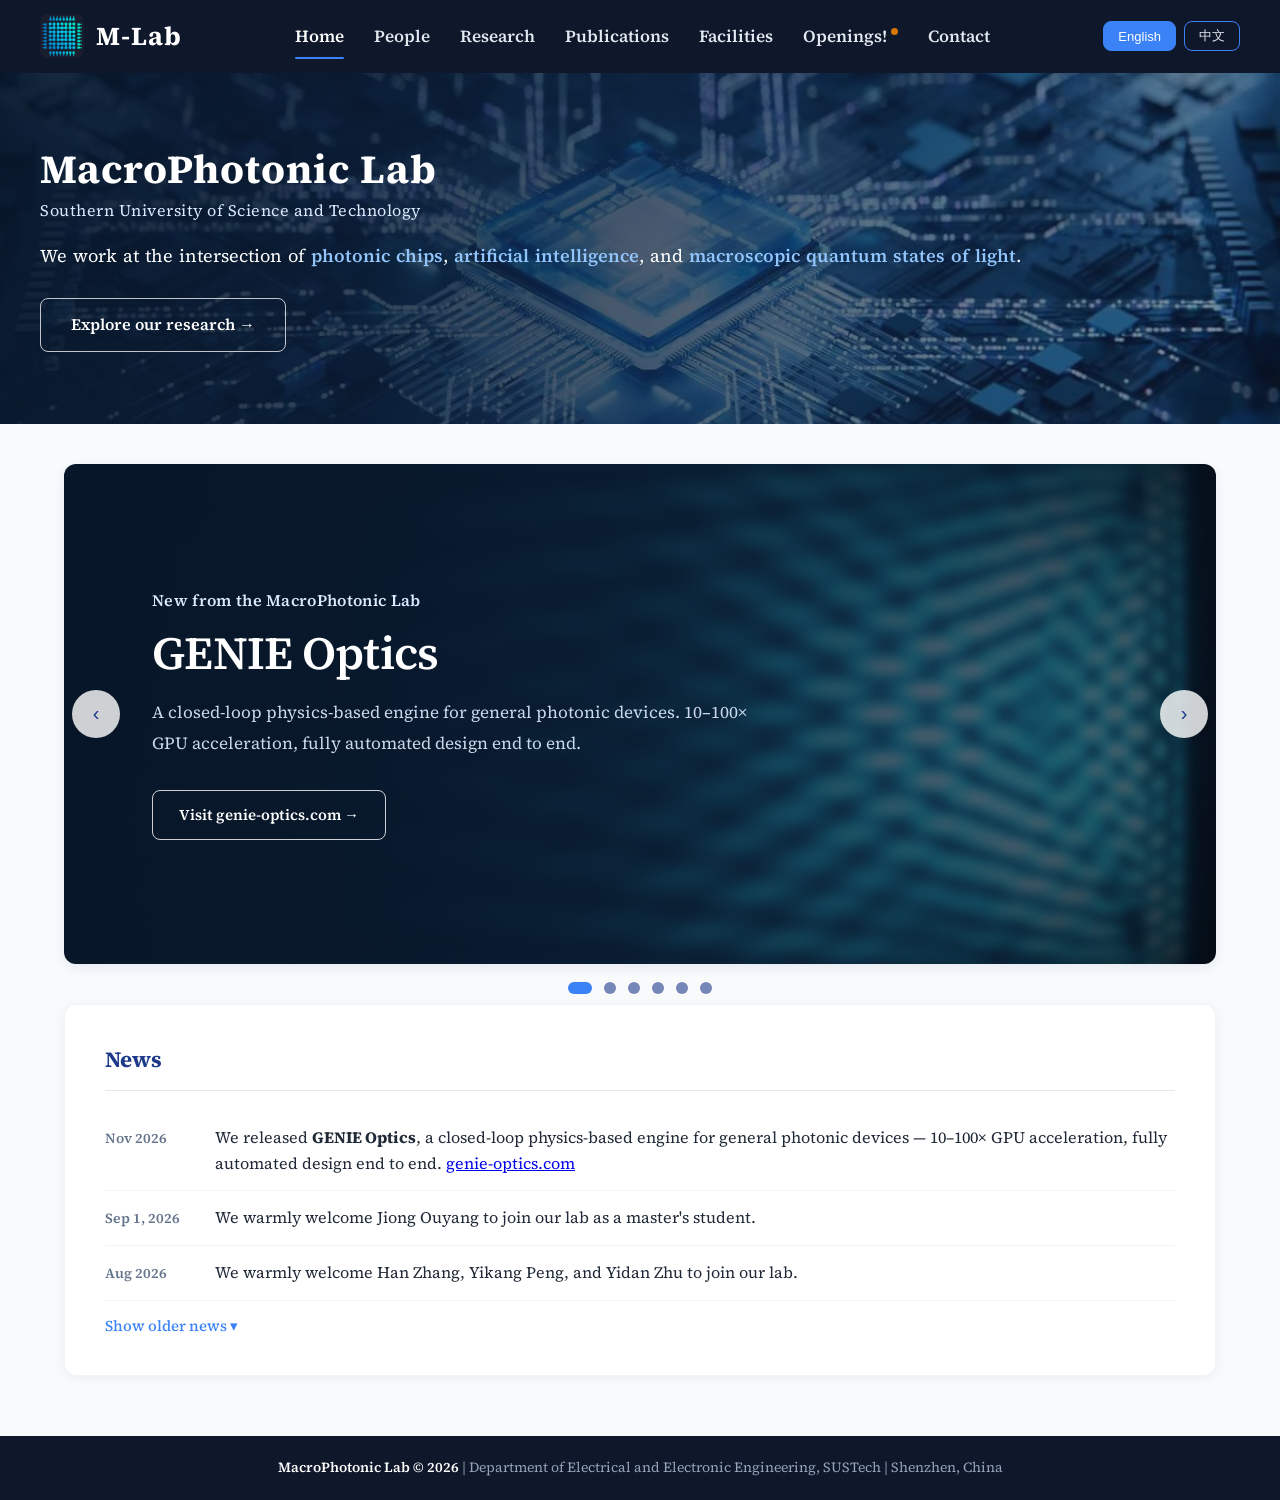
==== commit 4c026ffc: "Add artificial intelligence to the homepage banner pillars" ====
--- a/index.html
+++ b/index.html
@@ -552,10 +552,10 @@
             <small>南方科技大学</small>
         </h1>
         <p class="banner-desc" id="banner-desc-en">
-            We work at the intersection of <strong>photonic chips</strong> and <strong>macroscopic quantum states of light</strong> — from integrated photonic circuits and III-V semiconductor lasers to polariton condensates and topological photons.
+            We work at the intersection of <strong>photonic chips</strong>, <strong>artificial intelligence</strong>, and <strong>macroscopic quantum states of light</strong>.
         </p>
         <p class="banner-desc" id="banner-desc-cn" style="display: none;">
-            我们从事<strong>光子芯片</strong>与<strong>宏观光量子物态</strong>的交叉研究——从集成光子电路、III-V 族半导体激光器，到极化激元凝聚与拓扑光子。
+            我们从事<strong>光子芯片</strong>、<strong>人工智能</strong>，以及<strong>宏观光量子物态</strong>的交叉研究。
         </p>
         <div style="max-width: 1200px; margin: 0 auto; position: relative; z-index: 2;">
             <span id="banner-cta-en" style="display: inline;"><a href="research.html" class="banner-cta">Explore our research →</a></span>
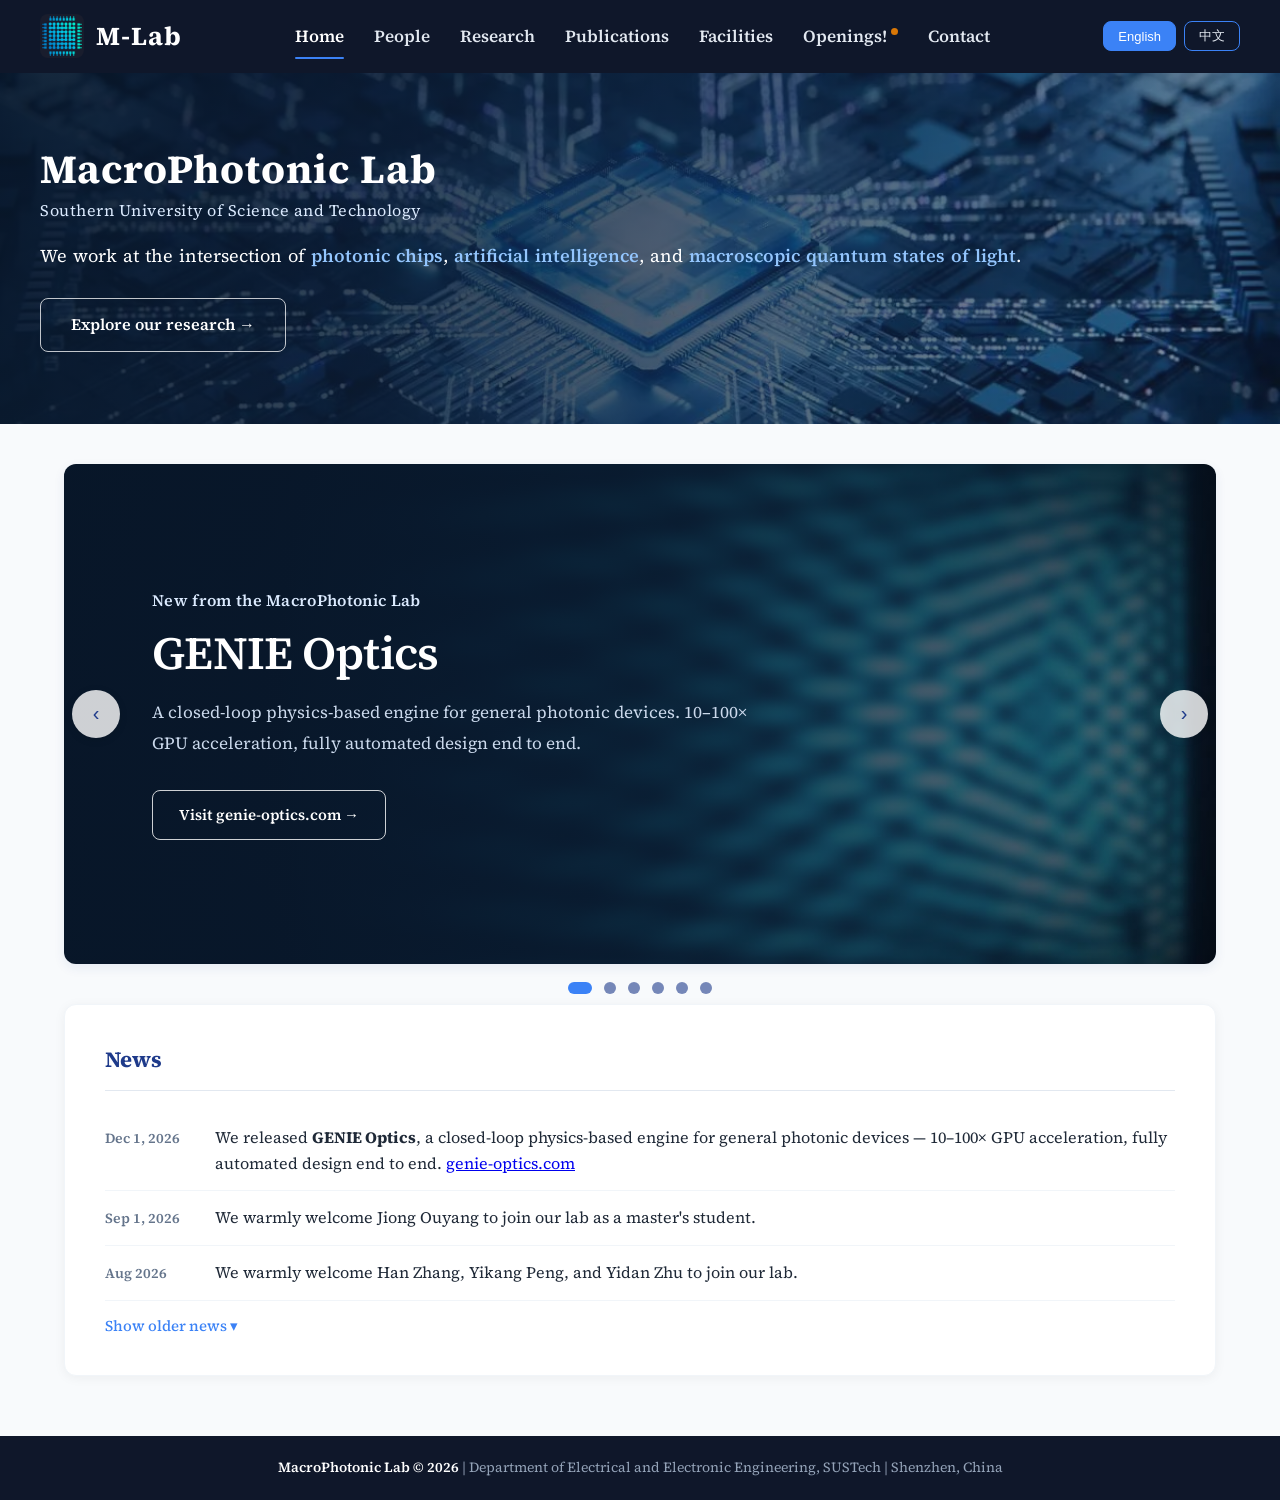
==== commit da6a98fe: "Set the GENIE Optics news item to Dec 1, 2026" ====
--- a/index.html
+++ b/index.html
@@ -4,18 +4,18 @@
     <meta charset="UTF-8">
     <meta name="viewport" content="width=device-width, initial-scale=1.0">
     <title>Home - MacroPhotonic Lab</title>
-    <meta name="description" content="MacroPhotonic Lab at Southern University of Science and Technology (SUSTech). We work on photonic chips, semiconductor lasers, light-matter interaction physics, and macroscopic quantum phenomena.">
+    <meta name="description" content="MacroPhotonic Lab at Southern University of Science and Technology (SUSTech). We work on photonic chips, artificial intelligence, and macroscopic quantum physics.">
     <meta name="cn-title" content="首页 - MacroPhotonic Lab">
     <link rel="canonical" href="https://www.jwma-lab.com/">
     <meta property="og:type" content="website">
     <meta property="og:site_name" content="MacroPhotonic Lab">
     <meta property="og:title" content="Home - MacroPhotonic Lab">
-    <meta property="og:description" content="MacroPhotonic Lab at Southern University of Science and Technology (SUSTech). We work on photonic chips, semiconductor lasers, light-matter interaction physics, and macroscopic quantum phenomena.">
+    <meta property="og:description" content="MacroPhotonic Lab at Southern University of Science and Technology (SUSTech). We work on photonic chips, artificial intelligence, and macroscopic quantum physics.">
     <meta property="og:image" content="https://www.jwma-lab.com/images/home/home.jpg">
     <meta property="og:url" content="https://www.jwma-lab.com/">
     <meta name="twitter:card" content="summary_large_image">
     <meta name="twitter:title" content="Home - MacroPhotonic Lab">
-    <meta name="twitter:description" content="MacroPhotonic Lab at Southern University of Science and Technology (SUSTech). We work on photonic chips, semiconductor lasers, light-matter interaction physics, and macroscopic quantum phenomena.">
+    <meta name="twitter:description" content="MacroPhotonic Lab at Southern University of Science and Technology (SUSTech). We work on photonic chips, artificial intelligence, and macroscopic quantum physics.">
     <meta name="twitter:image" content="https://www.jwma-lab.com/images/home/home.jpg">
     <link rel="icon" type="image/png" href="images/home/logo.png">
     <link rel="apple-touch-icon" href="images/home/logo.png">
@@ -26,7 +26,7 @@
       "name": "MacroPhotonic Lab",
       "url": "https://www.jwma-lab.com/",
       "logo": "https://www.jwma-lab.com/images/home/logo.png",
-      "description": "Research group at SUSTech working on photonic chips, semiconductor lasers, light-matter interaction physics, and macroscopic quantum phenomena.",
+      "description": "Research group at SUSTech working on photonic chips, artificial intelligence, and macroscopic quantum physics.",
       "address": {
         "@type": "PostalAddress",
         "streetAddress": "Room 339, South Building of College of Engineering, No. 1088 Xueyuan Road, Nanshan District",
@@ -555,7 +555,7 @@
             We work at the intersection of <strong>photonic chips</strong>, <strong>artificial intelligence</strong>, and <strong>macroscopic quantum states of light</strong>.
         </p>
         <p class="banner-desc" id="banner-desc-cn" style="display: none;">
-            我们从事<strong>光子芯片</strong>、<strong>人工智能</strong>，以及<strong>宏观光量子物态</strong>的交叉研究。
+            我们从事<strong>光子芯片</strong>、<strong>人工智能</strong>、<strong>宏观光量子物态</strong>的交叉研究。
         </p>
         <div style="max-width: 1200px; margin: 0 auto; position: relative; z-index: 2;">
             <span id="banner-cta-en" style="display: inline;"><a href="research.html" class="banner-cta">Explore our research →</a></span>
@@ -646,7 +646,7 @@
             <h3 id="news-title-en">News</h3>
             <h3 id="news-title-cn" style="display: none;">动态</h3>
             <div class="news-item">
-                <span class="news-date">Nov 2026</span>
+                <span class="news-date">Dec 1, 2026</span>
                 <span class="news-text" id="news4-en">We released <strong>GENIE Optics</strong>, a closed-loop physics-based engine for general photonic devices — 10–100× GPU acceleration, fully automated design end to end. <a href="https://www.genie-optics.com" target="_blank" rel="noopener">genie-optics.com</a></span>
                 <span class="news-text" id="news4-cn" style="display: none;">我们发布 <strong>GENIE Optics</strong>——面向通用光子器件的闭环物理引擎，10–100× GPU 加速，端到端全自动设计。详见 <a href="https://www.genie-optics.com" target="_blank" rel="noopener">genie-optics.com</a></span>
             </div>
